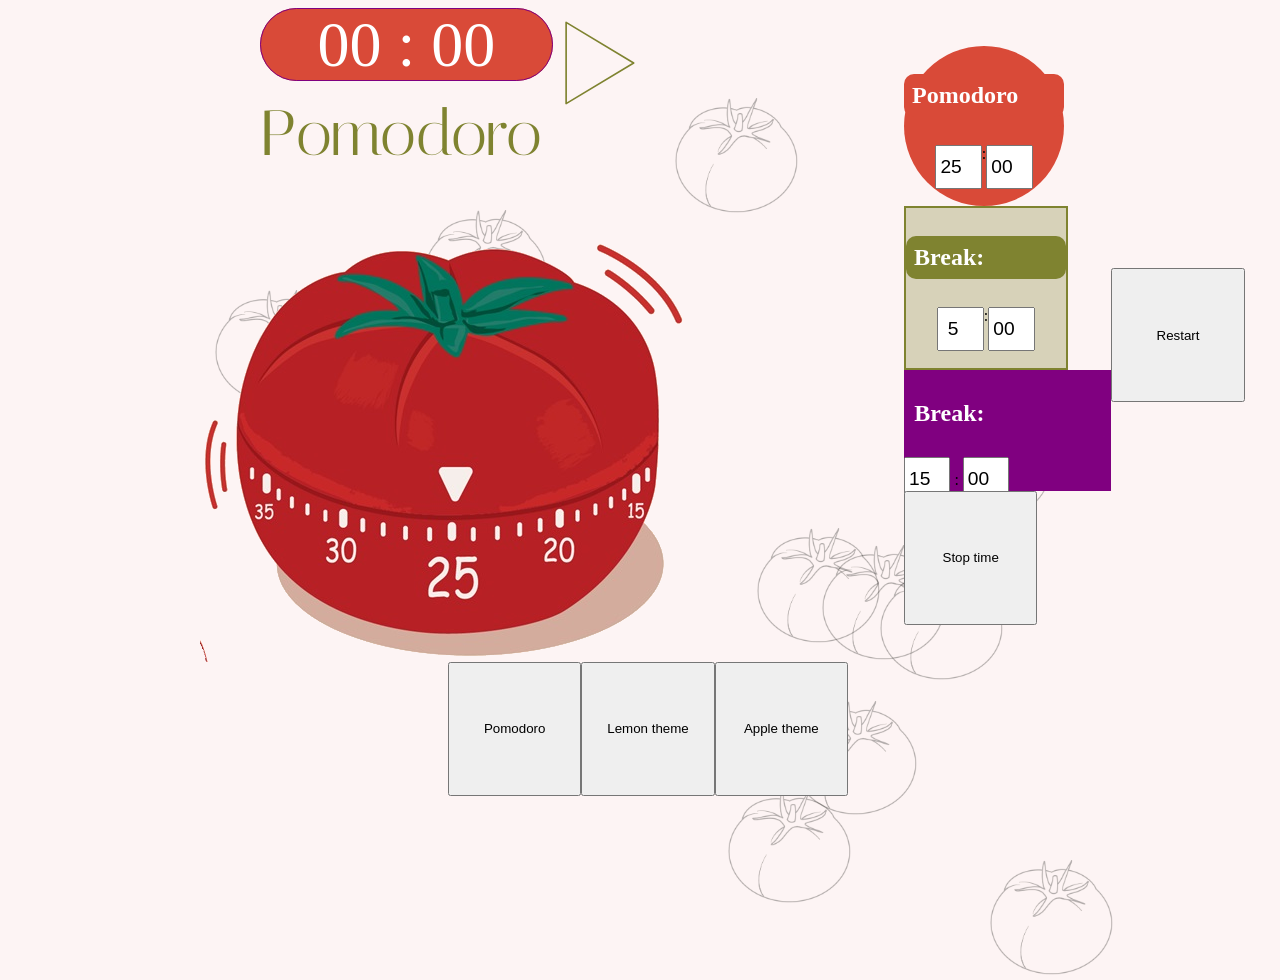
==== index.html @ b46b81d4 "works better? animation=2/5" ====
<!DOCTYPE html>
<html lang="en">
<head>
    <meta charset="UTF-8">
    <meta name="viewport" content="width=device-width, initial-scale=1.0">
    <title>Pomodoro</title>
    <link rel="stylesheet" href="style.css">
    <link rel="stylesheet" href="animations.css">
<link rel="icon" type="assets/pomodoro_timer.png" href="assets/pomodoro_timer.png">
</head>
<body>
<main>

        <section id="timerDisplay">

        <div id="hero" draggable="true">
            <!-- get eleemnt by id ...timer. .innerText -->
            <time id="timer"> 00 : 00</time>     
             <h1 id="session_name">Pomodoro</h1>   
        </div>
           <svg id="start" class="icons" onclick="start();" width="110" height="110" viewBox="0 0 133 131" fill="none" xmlns="http://www.w3.org/2000/svg"><path d="M29.1665 16.375L110.833 65.5L29.1665 114.625V16.375Z" stroke="#7F8330" stroke-width="2" stroke-linecap="round" stroke-linejoin="round"/></svg>
           <svg id="pause" class="icons" onclick="pause();" width="110" height="110" viewBox="0 0 114 106" fill="none" xmlns="http://www.w3.org/2000/svg"><path d="M66.5 83.9167V22.0833H85.5V83.9167H66.5ZM28.5 83.9167V22.0833H47.5V83.9167H28.5Z" fill="#7F8330"/></svg>
           <svg  id="play" class="icons" onclick="play();" xmlns="http://www.w3.org/2000/svg" width="90" height="90" viewBox="0 0 20 20"><path fill="#7F8330" d="M4.55 19A1 1 0 0 1 3 18.13V1.87A1 1 0 0 1 4.55 1l12.2 8.13a1 1 0 0 1 0 1.7z"/></svg>
<div id="pomodoro_wrapper"> 
                <img id="pomodoro" src="./assets/pomodoro_timer.png" alt="">
</div>
       
    </section>

        <section id="TimerFunctions">

            <span id="setPomodoroTimer">
                <h2>Pomodoro</h2>
            <input id="minuteInput" type="number" value="25" min="1" max="60" inputmode="numeric" step="5"/> :
            <input id="secondInput" type="number" value="00" min="00" max="60" inputmode="numeric" step="10"/> 

            </span>

            <span id="setBreakTimer">
                <h2>Break:</h2>
            <input id="minuteInput_break" type="number" value="5" min="1" max="60" inputmode="numeric" step="1"/> :
            <input id="secondInput_break" type="number" value="00" min="00" max="60" inputmode="numeric" step="10"/> 
            </span>

            <span id="setLongBreakTimer">
                <h2>Break:</h2>
            <input id="minuteInput_long" type="number" value="15" min="1" max="60" inputmode="numeric" step="1"/> :
            <input id="secondInput_long" type="number" value="00" min="00" max="60" inputmode="numeric" step="10"/> 
            </span>

            <button onclick="stop()">Stop time</button>
            <button onclick="start()">Restart</button>

             <!-- <svg onclick="play()" xmlns="http://www.w3.org/2000/svg" width="200" height="200"  viewBox="0 0 24 24"><path fill="none" stroke="#000000"  stroke-linejoin="round" stroke-width="1.5" d="M5.5 12V5.624c0-1.974 2.18-3.17 3.844-2.108l10 6.376c1.541.983 1.541 3.233 0 4.216l-10 6.376C7.68 21.545 5.5 20.35 5.5 18.376z"/></svg> -->

        </section>

        
   
        <section id="DisplayThemes">
            <button onclick="switchDisplay('pomodoro');">Pomodoro</button>
            <button onclick="switchDisplay('lemon');">Lemon theme</button>
            <button onclick="switchDisplay('apple')"> Apple theme</button>
        </section>

</main>
    <script src="script.js"></script>
    <!-- <script>
// Make the DIV element draggable:
dragElement(document.getElementById("pomodoro"));

function dragElement(elmnt) {
  var pos1 = 0, pos2 = 0, pos3 = 0, pos4 = 0;
  if (document.getElementById(elmnt.id + "header")) {
    // if present, the header is where you move the DIV from:
    document.getElementById(elmnt.id + "header").onmousedown = dragMouseDown;
  } else {
    // otherwise, move the DIV from anywhere inside the DIV:
    elmnt.onmousedown = dragMouseDown;
  }

  function dragMouseDown(e) {
    e = e || window.event;
    e.preventDefault();
    // get the mouse cursor position at startup:
    pos3 = e.clientX;
    pos4 = e.clientY;
    document.onmouseup = closeDragElement;
    // call a function whenever the cursor moves:
    document.onmousemove = elementDrag;
  }

  function elementDrag(e) {
    e = e || window.event;
    e.preventDefault();
    // calculate the new cursor position:
    pos1 = pos3 - e.clientX;
    pos2 = pos4 - e.clientY;
    pos3 = e.clientX;
    pos4 = e.clientY;
    // set the element's new position:
    elmnt.style.top = (elmnt.offsetTop - pos2) + "px";
    elmnt.style.left = (elmnt.offsetLeft - pos1) + "px";
  }

  function closeDragElement() {
    // stop moving when mouse button is released:
    document.onmouseup = null;
    document.onmousemove = null;
  }
}
    </script> -->
</body>
</html>
---- style.css ----
@import url(https://fonts.googleapis.com/css?family=Italiana:regular);


/* Variables */

:root{
    --red:#D94A38;
    --lemon_yellow:var(#FFD307);
    --tomato-green:var(--tomato-green);
    
}

                                          /* General Style/Layout */
body{
    background-color:#FDF4F4;
    height: auto;
    width: 100vw;
    overflow-x: hidden;
}
section{
    display: flex;
    flex-direction: row;
    justify-content: space-around;
    flex-wrap: wrap;
    justify-content: center;
    align-self: center;
}
.background_images{
    width: 10%;
    opacity: 1;
    z-index: -5;
    opacity:0.3;
}

h1{
    margin-top: 5%;
    font-family: italiana;
}
input{
    width: 2em;
    height:2em;
    font-size: larger;
    text-align: center;

/* problem, its not allign to the center and im stuppborn to connect the two inputs inside a container */

}
main{
    display: flex;
    flex-wrap: wrap;

    width: 100%;
    height: 70vh;
}


/* Timer Display */
#hero{
    align-items: center;
    justify-content: space-evenly;
}
#hero>button{
position: static;
}
#timer{
    background-color:var(--red);
    text-align: center;
    width: 100%;
    color: white;
    align-self: center;
    padding-left: 20%;
    padding-right: 20%;
    transition: 1s;
    border: purple solid 1px;
}

#pomodoro{
    height: 50%;
    width: auto;
    align-self: center;
    position: relative; 
    z-index: 3;

}

#pomodoro_wrapper{
    display: flex;
    flex-direction: row;
    justify-content: center;
    height: 80%;
    flex-basis: 100%;
}

#timerDisplay{
    width: 60%;
    flex-grow: 1;
    flex-shrink: 1;
}
h1,time{
    border-radius: 50em;
    color: #7F8330;
    font-weight: lighter;
    font-size:4em;
    text-align: center;
    text-wrap: nowrap;
}




/* Timer Functions */
#TimerFunctions{
    display: flex;
    flex-direction: column;
    height: inherit;
    width: 20%;
    flex-grow: 1;
    flex-shrink: 1;
}

button{
    height:10em;
    width: 10em;
}
#pause,#play{
    display: none;
    cursor: pointer;
    height: 30%;
    
}
#start{
    display: block;
    cursor: pointer;
    height: 30%;
}





/* FIX THIS ENTIRE SECTIOn TOMMOROW */
#setBreakTimer,
#setPomodoroTimer{
    height: 10em;
    width: 10em;
    border:black 1px solid;

    display: flex;
    flex-wrap: wrap;
/* Dont be scare dby all this extra code, i am simply trying to allign the two time 
functions without putting them in yet another container, Track this back to the input{} at the top of css document */
justify-content: center;
h2{
    width: 100%;
}
}

#setPomodoroTimer{
    border-radius: 100%;
    background-color: #D94A38;
    border: transparent;
}
#setBreakTimer{
background-color: rgba(127, 131, 48, 0.3); /* 0.6 = 60% opacity */
border: #7F8330 2px solid;

h2{
    background-color:#7F8330;
}
}
#setLongBreakTimer{
    background-color: purple;
}

h2{
    color: white;
    background-color: inherit;
    border-radius:10px;
    align-self: center;
    padding: 5%;
}


/* Themes Section */
#DisplayThemes{
    width: 100%;
    height: 30%;
}
span{
    display: inline;
}

@media(max-width:600px){
#TimerFunctions{
    width: 100%;
    flex-direction: row;
}

.background_images{
    width: 30%;
    opacity: 1;
    opacity:0.3;
}
}
---- animations.css ----
/* Smooth transition for almost everything */
* {
  transition:
    background-color 0.4s ease,
    color 0.4s ease,
    fill 0.4s ease,
    border-color 0.4s ease,
    box-shadow 0.4s ease,
    transform 0.3s ease,
    opacity 0.3s ease;
}
body {
  transition: background-color 0.5s ease, color 0.5s ease;
}

img {
  transition: opacity 0.4s ease, transform 0.4s ease;
}



.background_images{
    animation: none;
}



@keyframes bounce {
    70% { transform:translateY(0%); }
    80% { transform:translateY(-15%); }
    90% { transform:translateY(0%); }
    95% { transform:translateY(-7%); }
    97% { transform:translateY(0%); }
    99% { transform:translateY(-3%); }
    100% { transform:translateY(0); }
}
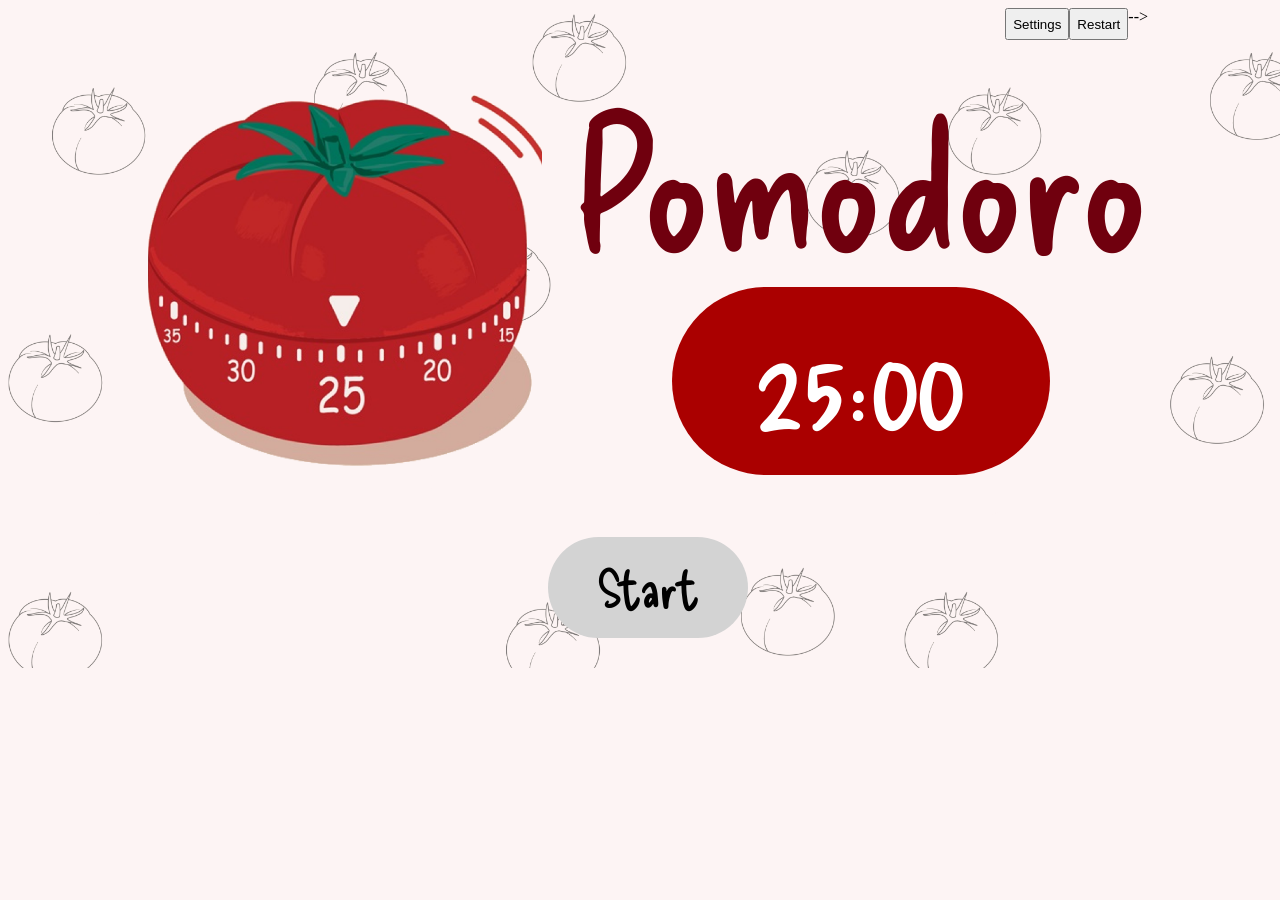
==== commit aff24ad8: "Code Refactorinf and Styling Changed" ====
--- a/index.html
+++ b/index.html
@@ -4,111 +4,81 @@
     <meta charset="UTF-8">
     <meta name="viewport" content="width=device-width, initial-scale=1.0">
     <title>Pomodoro</title>
-    <link rel="stylesheet" href="style.css">
+    <link rel="stylesheet" href="styles/style.css">
     <link rel="stylesheet" href="animations.css">
+    <link rel="stylesheet" href="https://cdn.jsdelivr.net/npm/swiper@11/swiper-bundle.min.css"/>
+
 <link rel="icon" type="assets/pomodoro_timer.png" href="assets/pomodoro_timer.png">
 </head>
 <body>
 <main>
 
-        <section id="timerDisplay">
+        <section id="mainDisplay" class="flex-row">
+          <nav class="flex-row">
+              <button id="settings-btn">Settings</button>
+              <button id="restart-btn">Restart</button>
+              <svg class="icons"  id="play-btn" class="icons" xmlns="http://www.w3.org/2000/svg" width="60" height="60" viewBox="0 0 20 20"><path fill="#7F8330" d="M4.55 19A1 1 0 0 1 3 18.13V1.87A1 1 0 0 1 4.55 1l12.2 8.13a1 1 0 0 1 0 1.7z"/></svg> -->
+              <svg class="icons" id="pause-btn" class="icons" width="80" height="80" viewBox="0 0 114 106" fill="none" xmlns="http://www.w3.org/2000/svg"><path d="M66.5 83.9167V22.0833H85.5V83.9167H66.5ZM28.5 83.9167V22.0833H47.5V83.9167H28.5Z" fill="#7F8330"/></svg>
+          </nav>
 
-        <div id="hero" draggable="true">
-            <!-- get eleemnt by id ...timer. .innerText -->
-            <time id="timer"> 00 : 00</time>     
+        <div  id="pomodoro-container" class="flex-column">
+          <img id="pomodoro" src="assets/tomato.png" alt="pomodoro timer">
+        </div>
+
+        <div id="session-timer" class="flex-column">
              <h1 id="session_name">Pomodoro</h1>   
+            <time id="session_timer"> 00 : 00</time>     
         </div>
-           <svg id="start" class="icons" onclick="start();" width="110" height="110" viewBox="0 0 133 131" fill="none" xmlns="http://www.w3.org/2000/svg"><path d="M29.1665 16.375L110.833 65.5L29.1665 114.625V16.375Z" stroke="#7F8330" stroke-width="2" stroke-linecap="round" stroke-linejoin="round"/></svg>
-           <svg id="pause" class="icons" onclick="pause();" width="110" height="110" viewBox="0 0 114 106" fill="none" xmlns="http://www.w3.org/2000/svg"><path d="M66.5 83.9167V22.0833H85.5V83.9167H66.5ZM28.5 83.9167V22.0833H47.5V83.9167H28.5Z" fill="#7F8330"/></svg>
-           <svg  id="play" class="icons" onclick="play();" xmlns="http://www.w3.org/2000/svg" width="90" height="90" viewBox="0 0 20 20"><path fill="#7F8330" d="M4.55 19A1 1 0 0 1 3 18.13V1.87A1 1 0 0 1 4.55 1l12.2 8.13a1 1 0 0 1 0 1.7z"/></svg>
-<div id="pomodoro_wrapper"> 
-                <img id="pomodoro" src="./assets/pomodoro_timer.png" alt="">
-</div>
-       
-    </section>
-
-        <section id="TimerFunctions">
-
-            <span id="setPomodoroTimer">
-                <h2>Pomodoro</h2>
-            <input id="minuteInput" type="number" value="25" min="1" max="60" inputmode="numeric" step="5"/> :
-            <input id="secondInput" type="number" value="00" min="00" max="60" inputmode="numeric" step="10"/> 
-
-            </span>
-
-            <span id="setBreakTimer">
-                <h2>Break:</h2>
-            <input id="minuteInput_break" type="number" value="5" min="1" max="60" inputmode="numeric" step="1"/> :
-            <input id="secondInput_break" type="number" value="00" min="00" max="60" inputmode="numeric" step="10"/> 
-            </span>
-
-            <span id="setLongBreakTimer">
-                <h2>Break:</h2>
-            <input id="minuteInput_long" type="number" value="15" min="1" max="60" inputmode="numeric" step="1"/> :
-            <input id="secondInput_long" type="number" value="00" min="00" max="60" inputmode="numeric" step="10"/> 
-            </span>
-
-            <button onclick="stop()">Stop time</button>
-            <button onclick="start()">Restart</button>
-
-             <!-- <svg onclick="play()" xmlns="http://www.w3.org/2000/svg" width="200" height="200"  viewBox="0 0 24 24"><path fill="none" stroke="#000000"  stroke-linejoin="round" stroke-width="1.5" d="M5.5 12V5.624c0-1.974 2.18-3.17 3.844-2.108l10 6.376c1.541.983 1.541 3.233 0 4.216l-10 6.376C7.68 21.545 5.5 20.35 5.5 18.376z"/></svg> -->
-
+        
+        <button id="start-btn">Start</button>
         </section>
 
-        
-   
-        <section id="DisplayThemes">
-            <button onclick="switchDisplay('pomodoro');">Pomodoro</button>
-            <button onclick="switchDisplay('lemon');">Lemon theme</button>
-            <button onclick="switchDisplay('apple')"> Apple theme</button>
-        </section>
+    <section id="timer_settings">
+    <!-- Section,two divs?, top and bottom, 3 more spans?, article for time, img,  -->
+    <div id="setting_overview" class="flex-row">
+        <article id="date">
+            <h3>9:02 AM</h3>
+            <p>April 20, Mon</p>
+        </article>
+        <img src="/assets/apple.png" alt="apple">
+        <p id="start-time">25:00</p>
+    </div>
+
+    <div id="setting_controls" class="flex-row">
+        <span class="flex-row">
+            <h3>Pomodoros</h3>
+            <button>-</button>
+            <p>4</p>
+            <button>+</button>
+        </span>
+
+        <span class="flex-row">
+            <h3>Session length</h3>
+          <button>-</button>
+            <div class="flex-row" style="flex-wrap: nowrap;">
+              <p id="minuteInput">25</p>
+              <p>:</p>
+              <p id="secondInput">00</p>  
+            </div>
+          <button>+</button>
+        </span>
+
+        <span class="flex-row">
+            <h3>Break length</h3>
+          <button>-</button>
+            <div class="flex-row" style="flex-wrap: nowrap;">
+              <p id="minuteInput_break">05</p>
+              <p>:</p>
+              <p id="secondInput_break">00</p>  
+            </div>
+          <button>+</button>
+        </span>
+    </div>
+</section>
 
 </main>
-    <script src="script.js"></script>
-    <!-- <script>
-// Make the DIV element draggable:
-dragElement(document.getElementById("pomodoro"));
-
-function dragElement(elmnt) {
-  var pos1 = 0, pos2 = 0, pos3 = 0, pos4 = 0;
-  if (document.getElementById(elmnt.id + "header")) {
-    // if present, the header is where you move the DIV from:
-    document.getElementById(elmnt.id + "header").onmousedown = dragMouseDown;
-  } else {
-    // otherwise, move the DIV from anywhere inside the DIV:
-    elmnt.onmousedown = dragMouseDown;
-  }
-
-  function dragMouseDown(e) {
-    e = e || window.event;
-    e.preventDefault();
-    // get the mouse cursor position at startup:
-    pos3 = e.clientX;
-    pos4 = e.clientY;
-    document.onmouseup = closeDragElement;
-    // call a function whenever the cursor moves:
-    document.onmousemove = elementDrag;
-  }
-
-  function elementDrag(e) {
-    e = e || window.event;
-    e.preventDefault();
-    // calculate the new cursor position:
-    pos1 = pos3 - e.clientX;
-    pos2 = pos4 - e.clientY;
-    pos3 = e.clientX;
-    pos4 = e.clientY;
-    // set the element's new position:
-    elmnt.style.top = (elmnt.offsetTop - pos2) + "px";
-    elmnt.style.left = (elmnt.offsetLeft - pos1) + "px";
-  }
-
-  function closeDragElement() {
-    // stop moving when mouse button is released:
-    document.onmouseup = null;
-    document.onmousemove = null;
-  }
-}
-    </script> -->
+    <script src="https://cdn.jsdelivr.net/npm/swiper@11/swiper-bundle.min.js"></script>
+    <script src="scripts/script.js"></script>
+    <script src="animations.js"></script>
 </body>
 </html>
--- a/styles/style.css
+++ b/styles/style.css
@@ -0,0 +1,307 @@
+@import url(https://fonts.googleapis.com/css?family=Delicious+Handrawn:regular);
+
+/* Variables */
+
+:root{
+    --red:#D94A38;
+    --lemon_yellow:var(#FFD307);
+    --tomato-green:var(--tomato-green);
+    
+}
+
+                                          /* General Style/Layout */
+body{
+    background-color:#FDF4F4;
+    width: 100vw;
+    overflow-x: hidden;
+
+}
+
+section{
+    display: flex;
+    flex-direction: row;
+    flex-wrap: wrap;
+    justify-content: center;
+    align-items: center;
+    align-self: center;
+}
+
+h1,h2,h3{
+    margin-top: 5%;
+    font-family: Delicious Handrawn;
+}
+h3{
+    font-size: 2em;
+}
+p{
+    font-family: Delicious Handrawn;
+    font-size: 1.5em;
+    text-align: center;
+}
+nav{
+    justify-content: flex-end;
+    width: 100%;
+    height: 2em;
+}
+
+
+/* Flexbox Classes */
+
+.flex-column{
+    display: flex;
+    flex-direction: column;
+}
+
+.flex-row{
+    display: flex;
+    flex-direction: row;
+}
+
+
+                                    /* Main Display */
+
+main{
+    display: flex;
+    flex-direction: row;
+    flex-wrap: wrap;
+    align-items: center;
+    justify-content: center;
+    align-items: center;
+
+    background-repeat: repeat;
+    background-size:70%;
+    background-image: url('/assets/defaulttheme/tomatoBG.png');
+
+}
+
+#mainDisplay{
+    display: flex;
+    flex-wrap: wrap;
+    gap: 2rem;
+    max-width: 1000px;
+    width: 100%;
+}
+
+#session-timer{
+    align-items: center;
+    justify-content: space-evenly;
+    text-align: center;
+}
+
+#session-timer time{
+    background-color: #AA0000;
+    color: white;
+    width: 60%;
+
+    padding: 3%;
+    border-radius: 2em;
+
+    font-size: 10vw;
+    font-family: Delicious Handrawn;
+}
+
+#session_name{
+    color: #70000E;
+    font-size: 14vw;
+    font-weight: lighter;
+    margin: 0%;
+}
+
+#pomodoro-container{
+    justify-content: center;
+    height: 100%;
+    
+}
+
+#pomodoro{
+    height: 100%;
+    width: 100%;
+    align-self: center;
+}
+
+#start-btn{
+    font-family: Delicious Handrawn;
+    border: none;
+    width: 20%;
+    height: 30%;
+    margin: 3%;
+    text-align: center;
+    font-size: 4vw;
+    padding: 2%;
+    border-radius: 30em;
+    background-color: lightgray;
+}
+
+#session-timer,
+#pomodoro-container{
+    flex: 1 1 300px; /* THIS is the magic */
+}
+
+.icons{
+    cursor: pointer;
+    display: none;
+}
+
+
+
+
+
+
+
+
+
+                                /* Themes Selection Section */
+.theme{
+    color: white;
+    border: black 1px solid;
+    padding: 2.5%;
+    padding-top: 1%;
+    display: flex;
+    flex-direction: column;
+        align-items: center;
+        justify-content: center;
+        position: relative;
+        width: 25%;
+}
+
+.theme article{
+    display: flex;
+    flex-direction: row;
+    align-items: center;
+    justify-content: space-between;
+    width: 100%;
+}
+
+.theme>img{
+    border: black 1px solid;
+    width: 100%;
+    height: 90%;
+    background-color: white;
+}
+
+
+.theme button{
+    position: absolute;
+    bottom: -7%;
+    background-color: transparent;
+    border: none;
+}
+
+.theme button img{
+    width: 7em;
+}
+
+                                /* Timer Settings */
+
+#timer_settings{
+    position: absolute;
+    visibility: hidden;
+    height: 80vh;
+    width: 80%;
+    border: white 10px solid;
+    outline: black 3px solid;
+    background-color: rgba(36, 116, 83, 0.3);    
+    border-radius: 50px;
+    padding: 1em;
+
+    justify-self: center;
+    align-self: center;
+}
+
+#timer_settings.active{
+    visibility: visible;
+}
+
+article{
+    display: flex;
+    flex-direction: column;
+    align-items: center;
+    width: 30%;
+h3{
+    padding: 0%;
+    margin: 0%;
+}
+}
+#setting_overview{
+    justify-content: space-between;
+    height: 55%;
+    width: 100%;
+
+    background-color: #FEFAEE;
+    border-top-left-radius: 40px;
+    border-top-right-radius: 40px;
+}
+
+#setting_controls{
+        flex-wrap: wrap;
+
+    align-items: center;
+    justify-content: space-evenly;
+
+    height: 45%;
+    background-color: white;
+    width: 100%;
+
+    border-bottom-left-radius: 40px;
+    border-bottom-right-radius: 40px;
+}
+
+#setting_controls span{
+    flex-wrap: wrap;
+    justify-content: space-evenly;
+
+    width: 30%;
+    height: 70%;
+
+    border: black 1px solid;
+    border-radius: 50px;
+    width: 30%;
+}
+
+#setting_controls h3{
+    font-family: Delicious Handrawn;
+    width: 100%;
+    text-align: center;
+}
+
+#setting_controls p{
+font-size: xx-large;
+padding: 0%;
+margin: 0%;
+}
+
+#setting_controls button{
+    width: 2em;
+    height:2em;
+    font-size: larger;
+    text-align: center;
+
+}
+#start-time{
+    font-size: 5em;
+    background-color: white;
+    border: black 4px solid;
+    border-right: 0px solid;
+
+    border-radius: 30px;
+    border-top-right-radius: 0%;
+    border-bottom-right-radius: 0%;
+    padding-left: 5%;
+    padding-right: 5%;
+}
+
+
+
+
+
+
+
+
+/* Mobile views */
+@media(max-width:600px){
+
+/* Swap the order of elements */
+#pomodoro-container{
+    order: 2;
+}
+}
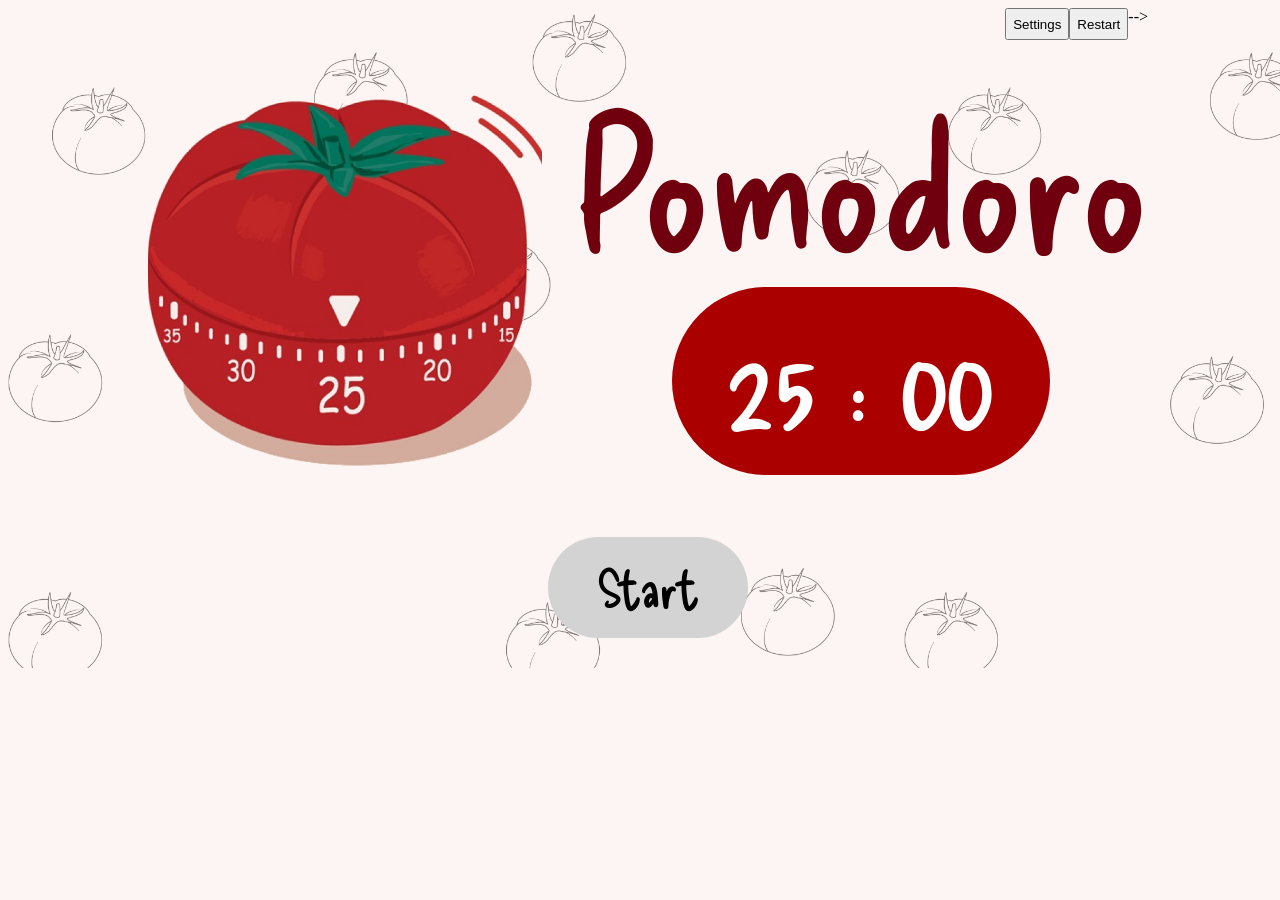
==== commit 1cae61fb: "Pomodoro Logic, simplfied and expanded by engradining Local storage" ====
--- a/index.html
+++ b/index.html
@@ -15,7 +15,7 @@
 
         <section id="mainDisplay" class="flex-row">
           <nav class="flex-row">
-              <button id="settings-btn">Settings</button>
+              <button class="settings-btn">Settings</button>
               <button id="restart-btn">Restart</button>
               <svg class="icons"  id="play-btn" class="icons" xmlns="http://www.w3.org/2000/svg" width="60" height="60" viewBox="0 0 20 20"><path fill="#7F8330" d="M4.55 19A1 1 0 0 1 3 18.13V1.87A1 1 0 0 1 4.55 1l12.2 8.13a1 1 0 0 1 0 1.7z"/></svg> -->
               <svg class="icons" id="pause-btn" class="icons" width="80" height="80" viewBox="0 0 114 106" fill="none" xmlns="http://www.w3.org/2000/svg"><path d="M66.5 83.9167V22.0833H85.5V83.9167H66.5ZM28.5 83.9167V22.0833H47.5V83.9167H28.5Z" fill="#7F8330"/></svg>
@@ -25,9 +25,9 @@
           <img id="pomodoro" src="assets/tomato.png" alt="pomodoro timer">
         </div>
 
-        <div id="session-timer" class="flex-column">
-             <h1 id="session_name">Pomodoro</h1>   
-            <time id="session_timer"> 00 : 00</time>     
+        <div id="focus-timer" class="flex-column">
+             <h1 id="focus_name">Pomodoro</h1>   
+            <time id="focus_timer"> 25 : 00</time>     
         </div>
         
         <button id="start-btn">Start</button>
@@ -36,49 +36,69 @@
     <section id="timer_settings">
     <!-- Section,two divs?, top and bottom, 3 more spans?, article for time, img,  -->
     <div id="setting_overview" class="flex-row">
+                    <button class="settings-btn">Settings</button>
+
         <article id="date">
-            <h3>9:02 AM</h3>
-            <p>April 20, Mon</p>
+            <h3 id="real-time">9:02 AM</h3>
+            <p id="real-date">April 20, Mon</p>
         </article>
         <img src="/assets/apple.png" alt="apple">
         <p id="start-time">25:00</p>
     </div>
 
     <div id="setting_controls" class="flex-row">
-        <span class="flex-row">
+        <span class="flex-row" id="pomodoro_count">
             <h3>Pomodoros</h3>
-            <button>-</button>
-            <p>4</p>
-            <button>+</button>
+            <button class="minus-btn" id="minus-pomodoro">-</button>
+            <p id="pomodoro-count"></p>
+            <button class="plus-btn" id="plus-pomodoro">+</button>
         </span>
 
         <span class="flex-row">
-            <h3>Session length</h3>
-          <button>-</button>
+            <h3>Focus length</h3>
+          <button id="minus-focus">-</button>
             <div class="flex-row" style="flex-wrap: nowrap;">
               <p id="minuteInput">25</p>
               <p>:</p>
               <p id="secondInput">00</p>  
             </div>
-          <button>+</button>
+          <button id="plus-focus">+</button>
         </span>
 
         <span class="flex-row">
             <h3>Break length</h3>
-          <button>-</button>
+          <button id="minus-break">-</button>
             <div class="flex-row" style="flex-wrap: nowrap;">
               <p id="minuteInput_break">05</p>
               <p>:</p>
               <p id="secondInput_break">00</p>  
             </div>
-          <button>+</button>
+          <button id="plus-break">+</button>
         </span>
     </div>
 </section>
 
 </main>
-    <script src="https://cdn.jsdelivr.net/npm/swiper@11/swiper-bundle.min.js"></script>
-    <script src="scripts/script.js"></script>
-    <script src="animations.js"></script>
+    <script src="scripts/controls.js" type="module"></script>
+    <script>
+      console.log("hello world");
+      console.log(Date.now());
+      let Daate = new Date();
+
+      const daysOfWeek = ["Sun", "Mon", "Tue", "Wed", "Thu", "Fri", "Sat"];
+      const monthsOfYear = ["January", "February", "March", "April", "May", "June", "July", "August", "September", "October", "November", "December"];
+
+      const dayOfWeek = daysOfWeek[Daate.getUTCDay()];
+      const monthOfYear = monthsOfYear[Daate.getMonth()];
+
+      const fullDay = `${monthOfYear} ${Daate.getUTCDay()}, ${dayOfWeek}`;
+      const fullDate = `${Daate.getHours()}:${Daate.getMinutes()}AM`;
+
+      console.log(fullDay);
+
+      document.getElementById("real-time").innerText = fullDate;
+      document.getElementById("real-date").innerText = fullDay;
+      
+    </script>
 </body>
 </html>
--- a/styles/style.css
+++ b/styles/style.css
@@ -24,6 +24,7 @@
     justify-content: center;
     align-items: center;
     align-self: center;
+
 }
 
 h1,h2,h3{
@@ -82,13 +83,13 @@
     width: 100%;
 }
 
-#session-timer{
+#focus-timer{
     align-items: center;
     justify-content: space-evenly;
     text-align: center;
 }
 
-#session-timer time{
+#focus-timer time{
     background-color: #AA0000;
     color: white;
     width: 60%;
@@ -100,7 +101,7 @@
     font-family: Delicious Handrawn;
 }
 
-#session_name{
+#focus_name{
     color: #70000E;
     font-size: 14vw;
     font-weight: lighter;
@@ -132,7 +133,7 @@
     background-color: lightgray;
 }
 
-#session-timer,
+#focus-timer,
 #pomodoro-container{
     flex: 1 1 300px; /* THIS is the magic */
 }
@@ -196,7 +197,7 @@
 #timer_settings{
     position: absolute;
     visibility: hidden;
-    height: 80vh;
+    height: 80%;
     width: 80%;
     border: white 10px solid;
     outline: black 3px solid;
@@ -206,6 +207,8 @@
 
     justify-self: center;
     align-self: center;
+    top: 0%;
+    margin: 5%;
 }
 
 #timer_settings.active{
@@ -230,6 +233,11 @@
     background-color: #FEFAEE;
     border-top-left-radius: 40px;
     border-top-right-radius: 40px;
+    flex-wrap: wrap;
+}
+
+#setting_overview img{
+    width: 30%;
 }
 
 #setting_controls{
@@ -252,6 +260,8 @@
 
     width: 30%;
     height: 70%;
+    min-width: 300px;
+    max-height: 150px;
 
     border: black 1px solid;
     border-radius: 50px;
@@ -278,7 +288,7 @@
 
 }
 #start-time{
-    font-size: 5em;
+    font-size: clamp(3em, 5em, 10em);
     background-color: white;
     border: black 4px solid;
     border-right: 0px solid;
@@ -286,6 +296,8 @@
     border-radius: 30px;
     border-top-right-radius: 0%;
     border-bottom-right-radius: 0%;
+
+    height: 30%;
     padding-left: 5%;
     padding-right: 5%;
 }
@@ -304,4 +316,22 @@
 #pomodoro-container{
     order: 2;
 }
+#timer_settings{
+    height: 80%;
+    width: 80%;
+}
+
+#setting_overview{
+    /* height: 30%; */
+}
+
+#setting_controls{
+  height:50%;
+  overflow: scroll;
+}
+
+#start-time{
+    padding: 0%;
+    width: 100%;
+}
 }
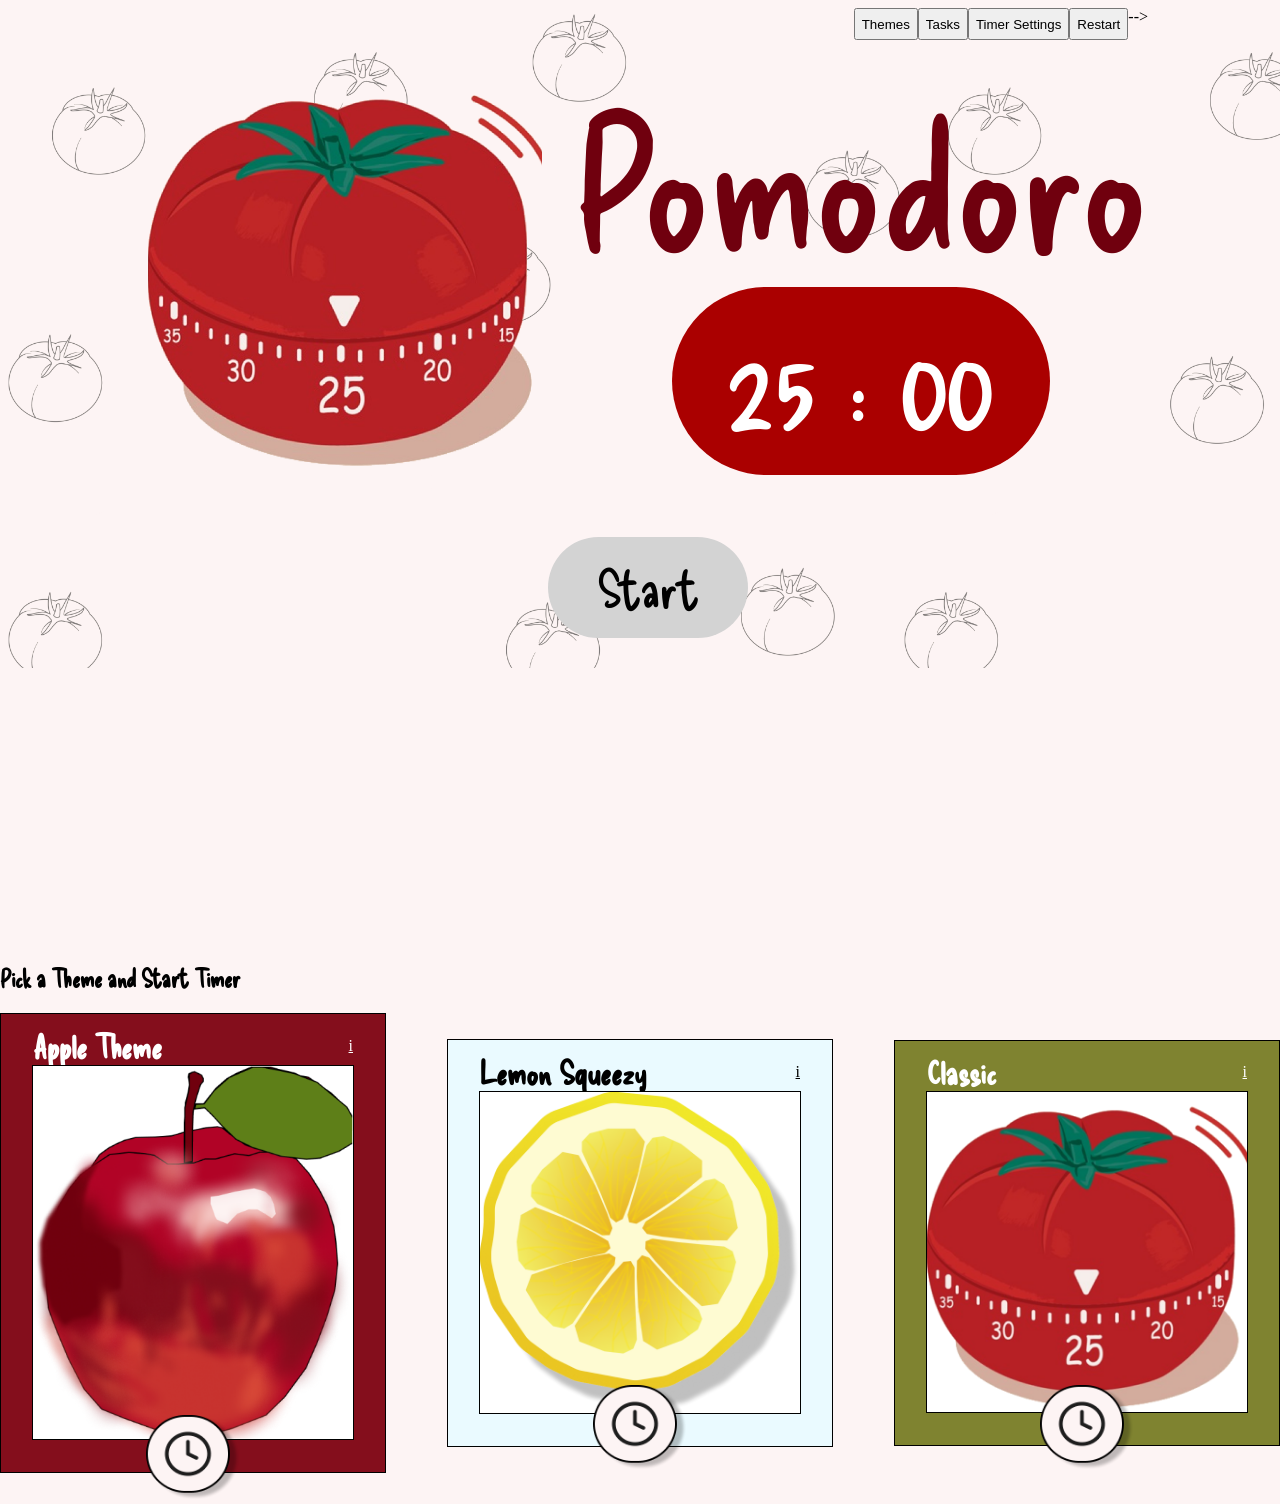
==== commit eeaea1d8: "increment and decrmenet buttons fixed and fully functoional, retsruictions added, nav bar expanded, " ====
--- a/index.html
+++ b/index.html
@@ -8,14 +8,17 @@
     <link rel="stylesheet" href="animations.css">
     <link rel="stylesheet" href="https://cdn.jsdelivr.net/npm/swiper@11/swiper-bundle.min.css"/>
 
-<link rel="icon" type="assets/pomodoro_timer.png" href="assets/pomodoro_timer.png">
+<link rel="icon" type="image/png" href="assets/tomato.png">
 </head>
 <body>
 <main>
 
         <section id="mainDisplay" class="flex-row">
           <nav class="flex-row">
-              <button class="settings-btn">Settings</button>
+             <button id="themes-btn">Themes</button>
+             <button id="tasks-btn">Tasks</button>
+              <button class="settings-btn"> Timer Settings</button>
+
               <button id="restart-btn">Restart</button>
               <svg class="icons"  id="play-btn" class="icons" xmlns="http://www.w3.org/2000/svg" width="60" height="60" viewBox="0 0 20 20"><path fill="#7F8330" d="M4.55 19A1 1 0 0 1 3 18.13V1.87A1 1 0 0 1 4.55 1l12.2 8.13a1 1 0 0 1 0 1.7z"/></svg> -->
               <svg class="icons" id="pause-btn" class="icons" width="80" height="80" viewBox="0 0 114 106" fill="none" xmlns="http://www.w3.org/2000/svg"><path d="M66.5 83.9167V22.0833H85.5V83.9167H66.5ZM28.5 83.9167V22.0833H47.5V83.9167H28.5Z" fill="#7F8330"/></svg>
@@ -31,6 +34,38 @@
         </div>
         
         <button id="start-btn">Start</button>
+        </section>
+
+     <section id="themes_container" style="display: flex; justify-content: space-between;">
+      <h1>Pick a Theme and Start Timer</h1>
+        <div class="theme" style="background-color: #840E1C;">
+            <article>
+                <h3>Apple Theme</h3>
+                <a href="/menu.html" style="color: white;">i</a>
+            </article>
+            <img src="/assets/apple.png" alt="apple">
+            <button> <img  src="/assets/timer.png" alt=""></button>
+        </div>
+
+        <div class="theme" style="background-color: #EAFAFF;">
+            <article>
+                <h3 style="color: black;">Lemon Squeezy</h3>
+                <a href="/menu.html" style="color: black;">i</a>
+            </article>
+            <img src="/assets/lemon.png" alt="lemon">
+            <button> <img  src="/assets/timer.png" alt=""></button>
+        </div>
+
+        <div class="theme" style="background-color: #7F8330;">
+            <article>
+                <h3>Classic</h3>
+                <a href="/menu.html" style="color: white;">i</a>
+            </article>
+            <img src="/assets/tomato.png" alt="tomato">
+            <button onclick="window.location.href='/pages/components.html?theme=classic'"> <img  src="/assets/timer.png" alt=""></button>
+        </div>
+
+
         </section>
 
     <section id="timer_settings">
@@ -78,6 +113,8 @@
     </div>
 </section>
 
+
+
 </main>
     <script src="scripts/controls.js" type="module"></script>
     <script>
--- a/styles/style.css
+++ b/styles/style.css
@@ -152,6 +152,25 @@
 
 
                                 /* Themes Selection Section */
+
+#themes_container{
+    background-color: #FFFFDD;
+    height: 0%;
+    width: 100%;
+    position: absolute;
+    bottom: 0%;
+    left: 0%;
+    transition: height 0.5s ease-in-out;
+}
+
+#themes_container.active{
+    height: 90%;
+    padding: 1%;
+}
+
+#themes_container h1{
+width: 100%;
+}
 .theme{
     color: white;
     border: black 1px solid;
@@ -321,9 +340,9 @@
     width: 80%;
 }
 
-#setting_overview{
-    /* height: 30%; */
-}
+/* #setting_overview{
+    height: 30%;
+} */
 
 #setting_controls{
   height:50%;
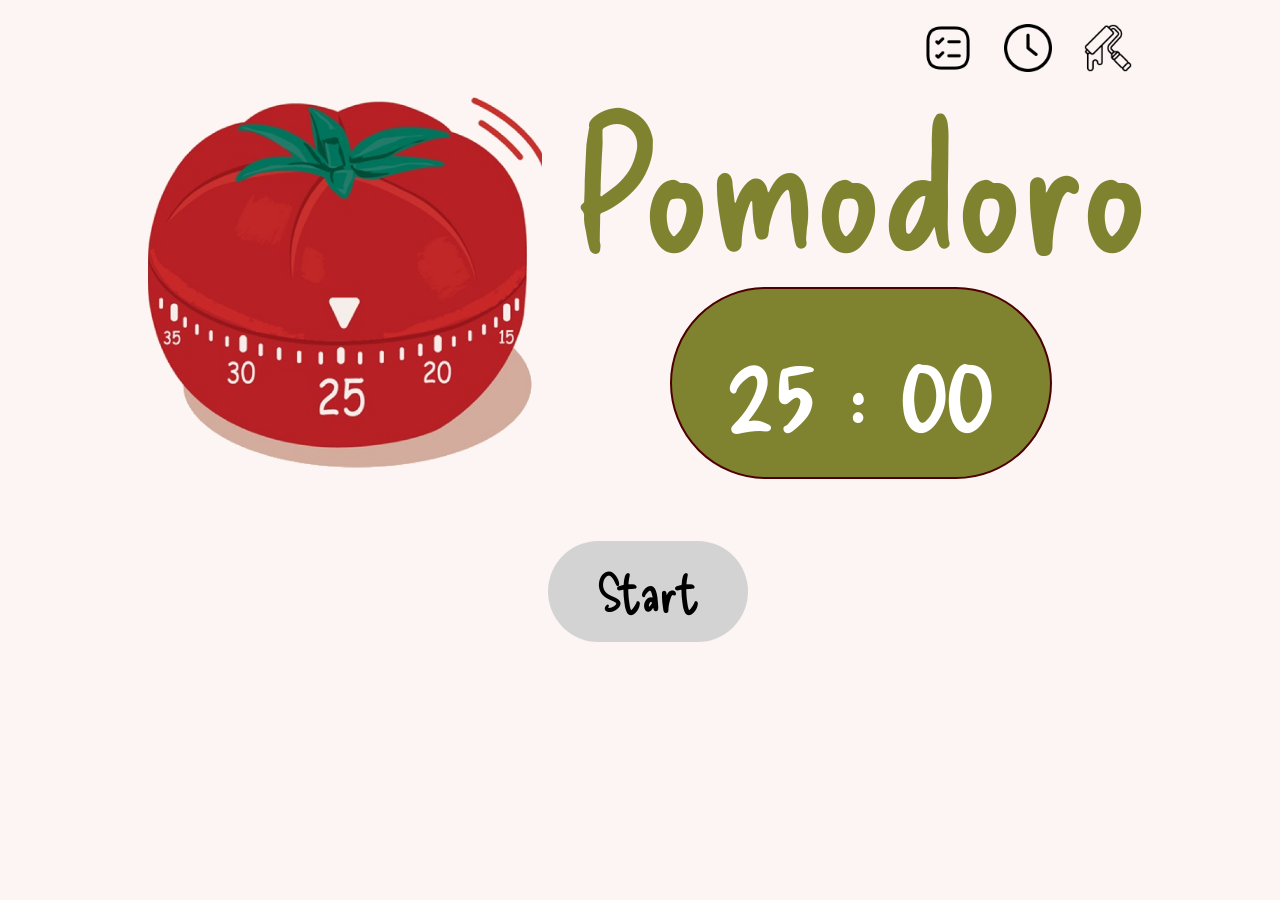
==== commit c2ddfb07: "theming feature started" ====
--- a/index.html
+++ b/index.html
@@ -5,8 +5,7 @@
     <meta name="viewport" content="width=device-width, initial-scale=1.0">
     <title>Pomodoro</title>
     <link rel="stylesheet" href="styles/style.css">
-    <link rel="stylesheet" href="animations.css">
-    <link rel="stylesheet" href="https://cdn.jsdelivr.net/npm/swiper@11/swiper-bundle.min.css"/>
+    <link rel="stylesheet" href="styles/animations.css">
 
 <link rel="icon" type="image/png" href="assets/tomato.png">
 </head>
@@ -15,17 +14,18 @@
 
         <section id="mainDisplay" class="flex-row">
           <nav class="flex-row">
-             <button id="themes-btn">Themes</button>
-             <button id="tasks-btn">Tasks</button>
-              <button class="settings-btn"> Timer Settings</button>
 
-              <button id="restart-btn">Restart</button>
-              <svg class="icons"  id="play-btn" class="icons" xmlns="http://www.w3.org/2000/svg" width="60" height="60" viewBox="0 0 20 20"><path fill="#7F8330" d="M4.55 19A1 1 0 0 1 3 18.13V1.87A1 1 0 0 1 4.55 1l12.2 8.13a1 1 0 0 1 0 1.7z"/></svg> -->
+<span class="feature-icon" id="tasks-btn"><img src="assets/icons/task.png" alt="tasks Icon"></span>
+<span  class="feature-icon" id="settings-btn"><img src="assets/icons/timer.png" alt="timer Icon"></span>
+<span  class="feature-icon" id="themes-btn"><img src="assets/icons/paint.png" alt="Paint Icon"></span>
+
+              <svg id="restart-btn" width="60" height="60" viewBox="0 0 128 113" fill="none" xmlns="http://www.w3.org/2000/svg"><path d="M14.5322 80.6762L9.91468 83.4336L9.91468 83.4336L14.5322 80.6762ZM12.7524 77.7158L17.3699 74.9583V74.9583L12.7524 77.7158ZM92.6403 38.5628L97.8247 37.0633V37.0633L92.6403 38.5628ZM97.3254 66.1574C100.007 67.6584 103.289 66.709 104.657 64.0369L126.949 20.4926C128.317 17.8205 127.252 14.4375 124.571 12.9366C121.89 11.4356 118.607 12.385 117.239 15.0571L97.4242 53.7632L58.5848 32.0216C55.9035 30.5206 52.6209 31.47 51.253 34.1421C49.885 36.8142 50.9497 40.1972 53.631 41.6981L97.3254 66.1574ZM98.5887 87.2097L94.1935 83.7517L94.1935 83.7517L98.5887 87.2097ZM6.8412 39.9928L12.1328 41.5366V41.5366L6.8412 39.9928ZM7.28001 38.2013L1.98842 36.6575V36.6575L7.28001 38.2013ZM35.6732 7.55553L33.8662 2.25066L33.8662 2.25065L35.6732 7.55553ZM45.6722 104.743L44.3936 110.081L45.6722 104.743ZM14.5322 80.6762L19.1498 77.9187L17.3699 74.9583L12.7524 77.7158L8.13478 80.4733L9.91468 83.4336L14.5322 80.6762ZM92.6403 38.5628L87.4559 40.0622L94.6179 62.8186L99.8023 61.3192L104.987 59.8197L97.8247 37.0633L92.6403 38.5628ZM102.064 82.5295L97.6691 79.0714L94.1935 83.7517L98.5887 87.2097L102.984 90.6678L106.459 85.9875L102.064 82.5295ZM6.8412 39.9928L12.1328 41.5366L12.5716 39.7451L7.28001 38.2013L1.98842 36.6575L1.54962 38.449L6.8412 39.9928ZM7.28001 38.2013L12.5716 39.7451C15.7189 26.8953 25.0842 16.7871 37.4802 12.8604L35.6732 7.55553L33.8662 2.25065C18.0019 7.27596 6.01633 20.2124 1.98842 36.6575L7.28001 38.2013ZM98.5887 87.2097L94.1935 83.7517C83.3708 98.3257 64.7419 104.498 46.9509 99.405L45.6722 104.743L44.3936 110.081C66.4579 116.398 89.5616 108.742 102.984 90.6678L98.5887 87.2097ZM92.6403 38.5628L97.8247 37.0633C89.1825 9.60397 60.2932 -6.12054 33.8662 2.25066L35.6732 7.55553L37.4802 12.8604C58.1296 6.31932 80.7031 18.6061 87.4559 40.0622L92.6403 38.5628ZM14.5322 80.6762L9.91468 83.4336C17.7255 96.4248 30.1009 105.989 44.3936 110.081L45.6722 104.743L46.9509 99.405C35.4264 96.1057 25.4479 88.3937 19.1498 77.9187L14.5322 80.6762ZM12.7524 77.7158L17.3699 74.9583C11.274 64.8195 9.38414 52.7588 12.1328 41.5366L6.8412 39.9928L1.54962 38.449C-1.90653 52.5596 0.469831 67.7247 8.13479 80.4733L12.7524 77.7158Z" fill="#7F8330"/></svg>
+              <svg class="icons"  id="play-btn" class="icons" xmlns="http://www.w3.org/2000/svg" width="60" height="60" viewBox="0 0 20 20"><path fill="#7F8330" d="M4.55 19A1 1 0 0 1 3 18.13V1.87A1 1 0 0 1 4.55 1l12.2 8.13a1 1 0 0 1 0 1.7z"/></svg>
               <svg class="icons" id="pause-btn" class="icons" width="80" height="80" viewBox="0 0 114 106" fill="none" xmlns="http://www.w3.org/2000/svg"><path d="M66.5 83.9167V22.0833H85.5V83.9167H66.5ZM28.5 83.9167V22.0833H47.5V83.9167H28.5Z" fill="#7F8330"/></svg>
           </nav>
 
         <div  id="pomodoro-container" class="flex-column">
-          <img id="pomodoro" src="assets/tomato.png" alt="pomodoro timer">
+          <img id="pomodoro" src="" alt="pomodoro timer">
         </div>
 
         <div id="focus-timer" class="flex-column">
@@ -44,7 +44,7 @@
                 <a href="/menu.html" style="color: white;">i</a>
             </article>
             <img src="/assets/apple.png" alt="apple">
-            <button> <img  src="/assets/timer.png" alt=""></button>
+            <button id="theme-applebtn"> <img  src="/assets/timer.png" alt=""></button>
         </div>
 
         <div class="theme" style="background-color: #EAFAFF;">
@@ -53,7 +53,7 @@
                 <a href="/menu.html" style="color: black;">i</a>
             </article>
             <img src="/assets/lemon.png" alt="lemon">
-            <button> <img  src="/assets/timer.png" alt=""></button>
+            <button id="theme-lemonbtn"> <img  src="/assets/timer.png" alt=""></button>
         </div>
 
         <div class="theme" style="background-color: #7F8330;">
@@ -62,7 +62,7 @@
                 <a href="/menu.html" style="color: white;">i</a>
             </article>
             <img src="/assets/tomato.png" alt="tomato">
-            <button onclick="window.location.href='/pages/components.html?theme=classic'"> <img  src="/assets/timer.png" alt=""></button>
+            <button id="theme-defaultbtn"> <img  src="/assets/timer.png" alt=""></button>
         </div>
 
 
@@ -113,7 +113,24 @@
     </div>
 </section>
 
+<div id="focus-end-overlay" class="focus-end-overlay">
+  <img src="assets/image.png" alt="Focus completed">
+</div>
 
+<section id="tasks-container">
+  <div id="tasks_top">
+
+  </div>
+  <div id="tasks_bottom">
+  <input type="text" id="task-input" placeholder="+Add Task">
+  <button id="addTask-btn">+</button>
+  <ol id="tasklist" >
+
+  </ol>
+  </div>
+
+
+</section>
 
 </main>
     <script src="scripts/controls.js" type="module"></script>
--- a/styles/style.css
+++ b/styles/style.css
@@ -2,21 +2,37 @@
 
 /* Variables */
 
-:root{
-    --red:#D94A38;
-    --lemon_yellow:var(#FFD307);
-    --tomato-green:var(--tomato-green);
-    
-}
-
-                                          /* General Style/Layout */
-body{
-    background-color:#FDF4F4;
+[data-theme="default"] {
+   --color-bg: #FDF4F4;
+   --color-fg: #ffffff;
+   --accent-color: #7F8330;
+   --toggle-bg: url('/assets/tomato.png');
+}
+
+[data-theme="apple"] {
+   --color-bg: #FFFFDD;
+   --color-fg: #ffffff;
+   --accent-color: #70000E;
+    --toggle-bg: url('/assets/apple.png');
+}
+
+[data-theme="lemon"] {
+    --color-bg: #C5F0FF;
+   --color-fg: #ffffff;
+   --accent-color: #247453;
+    --toggle-bg: url('/assets/lemon.png');
+}
+
+body {
+  background-color: var(--color-bg);
+  color: var(--color-fg);
+  transition: ease-in-out 0.2s;
     width: 100vw;
     overflow-x: hidden;
-
-}
-
+}
+
+
+                                          /* General Style/Layout */
 section{
     display: flex;
     flex-direction: row;
@@ -43,8 +59,13 @@
     justify-content: flex-end;
     width: 100%;
     height: 2em;
-}
-
+    padding: 0%;
+}
+
+
+#restart-btn{
+    display: none;
+}
 
 /* Flexbox Classes */
 
@@ -71,9 +92,10 @@
 
     background-repeat: repeat;
     background-size:70%;
-    background-image: url('/assets/defaulttheme/tomatoBG.png');
-
-}
+    /* background-image: url('/assets/defaulttheme/tomatoBG.png'); */
+
+}
+
 
 #mainDisplay{
     display: flex;
@@ -90,7 +112,9 @@
 }
 
 #focus-timer time{
-    background-color: #AA0000;
+    /* background-color: #AA0000; */
+    background-color: var(--accent-color);
+    border: rgb(78, 0, 0) 2px solid;
     color: white;
     width: 60%;
 
@@ -102,7 +126,8 @@
 }
 
 #focus_name{
-    color: #70000E;
+    /* color: #70000E; */
+    color: var(--accent-color);
     font-size: 14vw;
     font-weight: lighter;
     margin: 0%;
@@ -143,9 +168,63 @@
     display: none;
 }
 
-
-
-
+.feature-icon{
+    width: 3em;
+    height: 3em;
+    cursor:pointer;
+    margin: 1em;
+}
+.feature-icon>img{
+    width: 100%;
+    height: 100%;
+}
+
+
+                                      /* Tasks Section */
+
+#tasklist{
+    width: max-content;
+    flex-wrap: wrap;
+    display: flex;
+    flex-direction: column;
+    flex-wrap: wrap;
+    height: 80%;
+    column-gap: 2em;
+}
+
+#task-input{
+    padding: 2%;
+    width: 20%;
+    background-color: rgb(230, 230, 230);
+    color: gray;
+    font-family: Delicious Handrawn;
+    border: none;
+    border-radius: 20px;
+    box-shadow: inset 0 6px 8px -6px rgba(0,0,0,0.4);
+}
+
+#tasklist li{
+    display: flex;
+    flex-direction: row;
+    flex-wrap: nowrap;
+    justify-content: space-between;
+    width: 70%;
+    text-wrap: nowrap;
+
+}
+
+
+
+#tasks_bottom{
+    background-color: white;
+    width: 100%;
+    height: 60%;
+}
+#tasks_top{
+    background-color:#FDF4F4;
+    width: 100%;
+    height: 40%;
+}
 
 
 
@@ -160,17 +239,46 @@
     position: absolute;
     bottom: 0%;
     left: 0%;
+    overflow: hidden;
     transition: height 0.5s ease-in-out;
 }
 
 #themes_container.active{
     height: 90%;
     padding: 1%;
+    overflow: auto;
 }
 
 #themes_container h1{
 width: 100%;
 }
+
+#focus-end-overlay{
+    display: none;
+    position: fixed;
+    bottom: 1rem;
+    right: 1rem;
+    z-index: 9999;
+    width: 70vw;
+    height: auto;
+    /* border: 4px solid rgba(127, 131, 48, 0.9); */
+    /* border-radius: 1rem; */
+    /* background-color: rgba(255, 255, 255, 0.95); */
+    /* box-shadow: 0 12px 24px rgba(0,0,0,0.2); */
+    /* padding: 0.75rem; */
+    overflow: hidden;
+}
+
+#focus-end-overlay img{
+    width: 100%;
+    height: auto;
+    display: block;
+}
+
+#focus-end-overlay.show{
+    display: block;
+}
+
 .theme{
     color: white;
     border: black 1px solid;
@@ -211,9 +319,10 @@
     width: 7em;
 }
 
-                                /* Timer Settings */
-
-#timer_settings{
+                                    /* Timer Settings */
+
+#timer_settings,
+#tasks-container{
     position: absolute;
     visibility: hidden;
     height: 80%;
@@ -230,7 +339,8 @@
     margin: 5%;
 }
 
-#timer_settings.active{
+#timer_settings.active,
+#tasks-container.active{
     visibility: visible;
 }
 
--- a/styles/animations.css
+++ b/styles/animations.css
@@ -0,0 +1,83 @@
+/* Smooth transition for almost everything */
+* {
+  transition:
+    background-color 0.4s ease,
+    color 0.4s ease,
+    fill 0.4s ease,
+    border-color 0.4s ease,
+    box-shadow 0.4s ease,
+    transform 0.3s ease,
+    opacity 0.3s ease;
+}
+body {
+  transition: background-color 0.5s ease, color 0.5s ease;
+}
+
+img {
+  transition: opacity 0.4s ease, transform 0.4s ease;
+}
+
+
+
+.background_images{
+    animation: none;
+}
+
+
+
+@keyframes bounce {
+    70% { transform:translateY(0%); }
+    80% { transform:translateY(-15%); }
+    90% { transform:translateY(0%); }
+    95% { transform:translateY(-7%); }
+    97% { transform:translateY(0%); }
+    99% { transform:translateY(-3%); }
+    100% { transform:translateY(0); }
+}
+
+
+
+/* 3d carousal */
+.swiper-container {
+    width: 800px;
+    height: 400px;
+}
+.swiper-slide{
+  display: flex;
+  flex-direction: row;
+  justify-content: center;
+  align-items: center;
+  font-size:2rem;
+  font-family: monospace;
+  letter-spacing: 0.08rem 
+}
+
+.swiper-container {
+  height: 100vh;
+  width: 100%;
+  perspective: 1200px;
+}
+
+
+
+.c1 {
+  background-color: indianred;
+}
+.c2 {
+  background-color: teal;
+}
+.c3 {
+  background-color: lightskyblue;
+}
+.c4 {
+  background-color: lightcoral;
+}
+.c5 {
+  background-color: lightgoldenrodyellow;
+}
+
+.slide-hidden {
+  opacity: 0;
+  pointer-events: none;
+  transform: scale(0.8);
+}
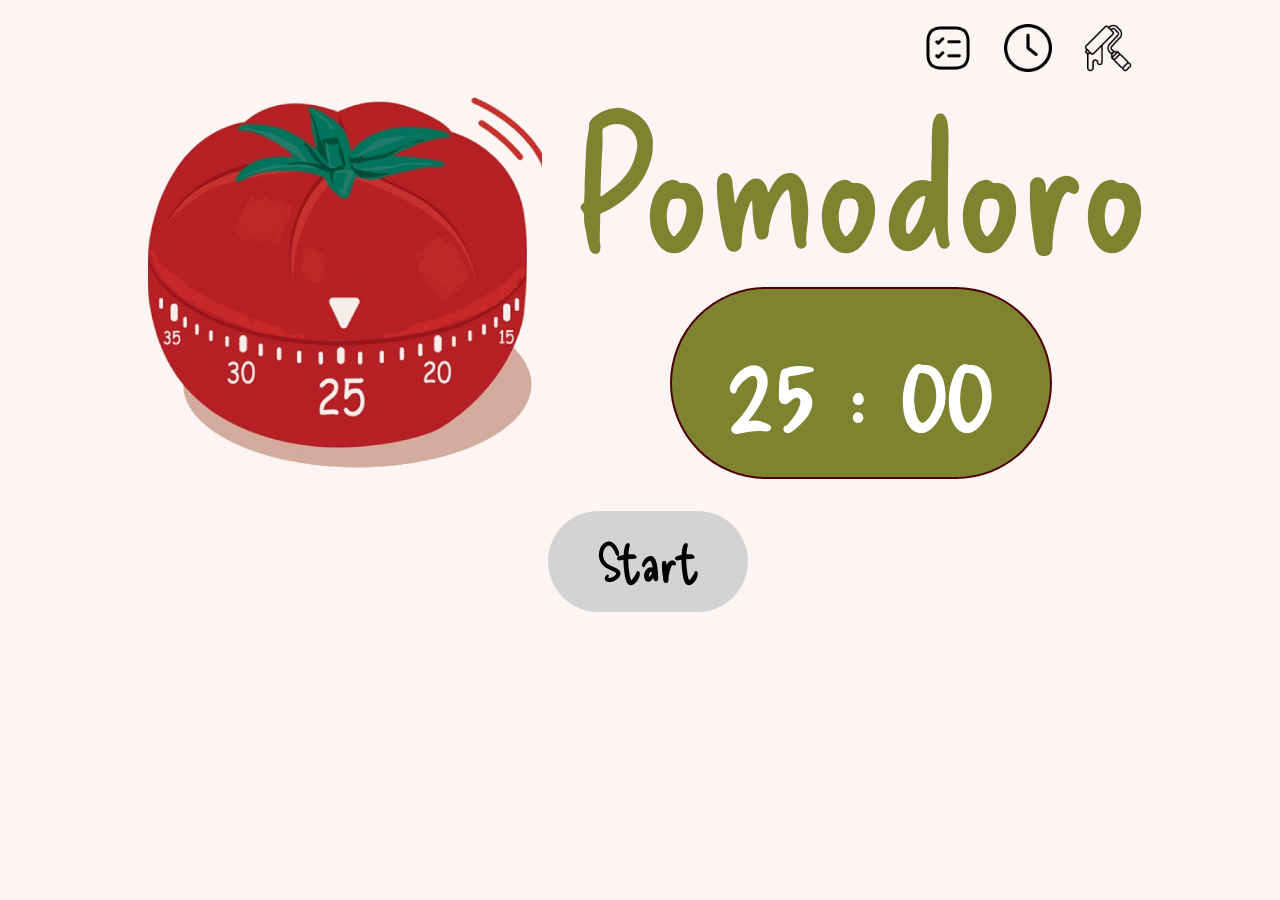
==== commit 00e63bd8: "safety added,UI polish and theme application finished" ====
--- a/index.html
+++ b/index.html
@@ -16,7 +16,7 @@
           <nav class="flex-row">
 
 <span class="feature-icon" id="tasks-btn"><img src="assets/icons/task.png" alt="tasks Icon"></span>
-<span  class="feature-icon" id="settings-btn"><img src="assets/icons/timer.png" alt="timer Icon"></span>
+<span class="feature-icon" id="settings-btn"><img src="assets/icons/timer.png" alt="timer Icon"></span>
 <span  class="feature-icon" id="themes-btn"><img src="assets/icons/paint.png" alt="Paint Icon"></span>
 
               <svg id="restart-btn" width="60" height="60" viewBox="0 0 128 113" fill="none" xmlns="http://www.w3.org/2000/svg"><path d="M14.5322 80.6762L9.91468 83.4336L9.91468 83.4336L14.5322 80.6762ZM12.7524 77.7158L17.3699 74.9583V74.9583L12.7524 77.7158ZM92.6403 38.5628L97.8247 37.0633V37.0633L92.6403 38.5628ZM97.3254 66.1574C100.007 67.6584 103.289 66.709 104.657 64.0369L126.949 20.4926C128.317 17.8205 127.252 14.4375 124.571 12.9366C121.89 11.4356 118.607 12.385 117.239 15.0571L97.4242 53.7632L58.5848 32.0216C55.9035 30.5206 52.6209 31.47 51.253 34.1421C49.885 36.8142 50.9497 40.1972 53.631 41.6981L97.3254 66.1574ZM98.5887 87.2097L94.1935 83.7517L94.1935 83.7517L98.5887 87.2097ZM6.8412 39.9928L12.1328 41.5366V41.5366L6.8412 39.9928ZM7.28001 38.2013L1.98842 36.6575V36.6575L7.28001 38.2013ZM35.6732 7.55553L33.8662 2.25066L33.8662 2.25065L35.6732 7.55553ZM45.6722 104.743L44.3936 110.081L45.6722 104.743ZM14.5322 80.6762L19.1498 77.9187L17.3699 74.9583L12.7524 77.7158L8.13478 80.4733L9.91468 83.4336L14.5322 80.6762ZM92.6403 38.5628L87.4559 40.0622L94.6179 62.8186L99.8023 61.3192L104.987 59.8197L97.8247 37.0633L92.6403 38.5628ZM102.064 82.5295L97.6691 79.0714L94.1935 83.7517L98.5887 87.2097L102.984 90.6678L106.459 85.9875L102.064 82.5295ZM6.8412 39.9928L12.1328 41.5366L12.5716 39.7451L7.28001 38.2013L1.98842 36.6575L1.54962 38.449L6.8412 39.9928ZM7.28001 38.2013L12.5716 39.7451C15.7189 26.8953 25.0842 16.7871 37.4802 12.8604L35.6732 7.55553L33.8662 2.25065C18.0019 7.27596 6.01633 20.2124 1.98842 36.6575L7.28001 38.2013ZM98.5887 87.2097L94.1935 83.7517C83.3708 98.3257 64.7419 104.498 46.9509 99.405L45.6722 104.743L44.3936 110.081C66.4579 116.398 89.5616 108.742 102.984 90.6678L98.5887 87.2097ZM92.6403 38.5628L97.8247 37.0633C89.1825 9.60397 60.2932 -6.12054 33.8662 2.25066L35.6732 7.55553L37.4802 12.8604C58.1296 6.31932 80.7031 18.6061 87.4559 40.0622L92.6403 38.5628ZM14.5322 80.6762L9.91468 83.4336C17.7255 96.4248 30.1009 105.989 44.3936 110.081L45.6722 104.743L46.9509 99.405C35.4264 96.1057 25.4479 88.3937 19.1498 77.9187L14.5322 80.6762ZM12.7524 77.7158L17.3699 74.9583C11.274 64.8195 9.38414 52.7588 12.1328 41.5366L6.8412 39.9928L1.54962 38.449C-1.90653 52.5596 0.469831 67.7247 8.13479 80.4733L12.7524 77.7158Z" fill="#7F8330"/></svg>
@@ -37,6 +37,8 @@
         </section>
 
      <section id="themes_container" style="display: flex; justify-content: space-between;">
+          <button class="close"><h1>X</h1></button>
+
       <h1>Pick a Theme and Start Timer</h1>
         <div class="theme" style="background-color: #840E1C;">
             <article>
@@ -69,19 +71,20 @@
         </section>
 
     <section id="timer_settings">
+              <button class="close"><h1>X</h1></button>
     <!-- Section,two divs?, top and bottom, 3 more spans?, article for time, img,  -->
-    <div id="setting_overview" class="flex-row">
-                    <button class="settings-btn">Settings</button>
+    <div id="setting_overview" class="flex-row" style="position: relative;">
 
         <article id="date">
             <h3 id="real-time">9:02 AM</h3>
             <p id="real-date">April 20, Mon</p>
         </article>
-        <img src="/assets/apple.png" alt="apple">
+        <img id="pomodoro-mini" src="/assets/apple.png" alt="apple">
         <p id="start-time">25:00</p>
     </div>
 
     <div id="setting_controls" class="flex-row">
+      
         <span class="flex-row" id="pomodoro_count">
             <h3>Pomodoros</h3>
             <button class="minus-btn" id="minus-pomodoro">-</button>
@@ -118,8 +121,11 @@
 </div>
 
 <section id="tasks-container">
+            <button class="close"><h1>X</h1></button>
+
   <div id="tasks_top">
-
+    <!-- Ill add statistics and insights, keep track of each session here -->
+     <h1 style="width: 100%; text-align: center;">Add tasks to your session!</h1>
   </div>
   <div id="tasks_bottom">
   <input type="text" id="task-input" placeholder="+Add Task">
--- a/styles/style.css
+++ b/styles/style.css
@@ -150,7 +150,7 @@
     border: none;
     width: 20%;
     height: 30%;
-    margin: 3%;
+    margin: 0%;
     text-align: center;
     font-size: 4vw;
     padding: 2%;
@@ -234,6 +234,7 @@
 
 #themes_container{
     background-color: #FFFFDD;
+    color: black;
     height: 0%;
     width: 100%;
     position: absolute;
@@ -325,6 +326,7 @@
 #tasks-container{
     position: absolute;
     visibility: hidden;
+    color: black;
     height: 80%;
     width: 80%;
     border: white 10px solid;
@@ -430,7 +432,20 @@
     padding-left: 5%;
     padding-right: 5%;
 }
-
+.close{
+    background-color: transparent;
+    width: max-content;
+    height: max-content;
+    position: absolute;
+    border: none;
+    top: 4%;
+    right: 5%;
+    z-index: 2;
+}
+
+.close h1{
+    font-size: xx-large;
+}
 
 
 
@@ -449,6 +464,17 @@
     height: 80%;
     width: 80%;
 }
+#start-btn{
+    margin: 4%;
+
+
+}
+
+#mainDisplay{
+    gap: 2rem;
+
+}
+
 
 /* #setting_overview{
     height: 30%;
